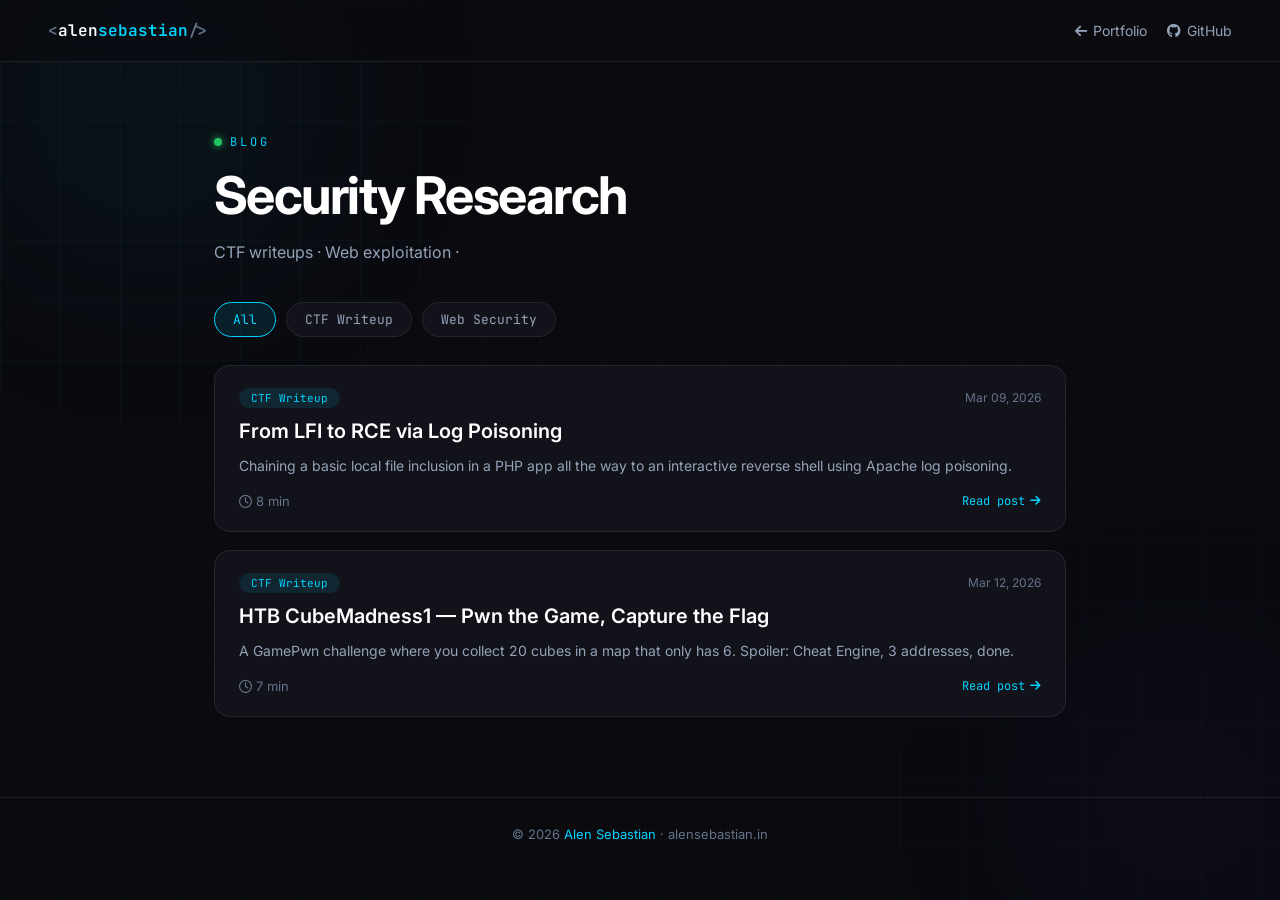
==== index.html @ a06b67fa "Update index.html" ====
<!DOCTYPE html>
<html lang="en">
<head>
  <meta charset="UTF-8" />
  <meta name="viewport" content="width=device-width, initial-scale=1.0" />
  <title>Blog | Alen Sebastian</title>
  <meta name="description" content="CTF writeups, web exploitation and security research by Alen Sebastian." />
  <link rel="icon" type="image/jpeg" href="/favicon.jpg" />
  <link rel="shortcut icon" type="image/jpeg" href="/favicon.jpg" />
  <link rel="apple-touch-icon" href="/favicon.jpg" />
  <link rel="preconnect" href="https://fonts.googleapis.com" />
  <link rel="preconnect" href="https://fonts.gstatic.com" crossorigin />
  <link href="https://fonts.googleapis.com/css2?family=JetBrains+Mono:wght@400;500;600&family=Inter:wght@400;500;600;700&display=swap" rel="stylesheet" />
  <link rel="stylesheet" href="https://cdnjs.cloudflare.com/ajax/libs/font-awesome/6.4.0/css/all.min.css" />
  <link rel="stylesheet" href="./style.css" />
</head>
<body>
  <div class="bg-grid"></div>
  <div class="bg-glow glow-1"></div>
  <div class="bg-glow glow-2"></div>

  <!-- NAV -->
  <nav class="navbar">
    <a href="https://alensebastian.in" class="nav-logo">
      <span class="nav-logo-bracket">&lt;</span>alen<span class="nav-logo-accent">sebastian</span><span class="nav-logo-bracket">/&gt;</span>
    </a>
    <div class="nav-links">
      <a href="https://alensebastian.in" class="nav-link"><i class="fas fa-arrow-left"></i> Portfolio</a>
      <a href="https://github.com/0xgh0stri13y" target="_blank" class="nav-link"><i class="fab fa-github"></i> GitHub</a>
    </div>
  </nav>

  <!-- HERO -->
  <section class="hero">
    <p class="hero-eyebrow"><span class="dot"></span> BLOG</p>
    <h1 class="hero-title">Security Research<br /></h1>
    <p class="hero-sub">CTF writeups · Web exploitation ·</p>
  </section>

  <!-- FILTERS -->
  <section class="filters-section">
    <div class="filters">
      <button class="filter-btn active" data-filter="all">All</button>
      <button class="filter-btn" data-filter="ctf">CTF Writeup</button>
      <button class="filter-btn" data-filter="web">Web Security</button>
    </div>
  </section>

  <!-- POSTS GRID -->
  <main class="posts-grid" id="posts">

    <article class="post-card" data-category="ctf">
      <a href="./posts/lfi-to-rce.html" class="post-card-link">
        <div class="post-card-top">
          <span class="post-tag ctf">CTF Writeup</span>
          <span class="post-date">Mar 09, 2026</span>
        </div>
        <h2 class="post-title">From LFI to RCE via Log Poisoning</h2>
        <p class="post-excerpt">Chaining a basic local file inclusion in a PHP app all the way to an interactive reverse shell using Apache log poisoning.</p>
        <div class="post-footer">
          <span class="read-time"><i class="far fa-clock"></i> 8 min</span>
          <span class="read-more">Read post <i class="fas fa-arrow-right"></i></span>
        </div>
      </a>
    </article>
        <article class="post-card" data-category="ctf">
  <a href="./posts/cubemadness1.html" class="post-card-link">
    <div class="post-card-top">
      <span class="post-tag ctf">CTF Writeup</span>
      <span class="post-date">Mar 12, 2026</span>
    </div>
    <h2 class="post-title">HTB CubeMadness1 — Pwn the Game, Capture the Flag</h2>
    <p class="post-excerpt">
      A GamePwn challenge where you collect 20 cubes in a map that only has 6.
      Spoiler: Cheat Engine, 3 addresses, done.
    </p>
    <div class="post-footer">
      <span class="read-time"><i class="far fa-clock"></i> 7 min</span>
      <span class="read-more">Read post <i class="fas fa-arrow-right"></i></span>
    </div>
  </a>
</article>
  </main>

  <!-- FOOTER -->
  <footer class="site-footer">
    <p>© 2026 <span class="footer-accent">Alen Sebastian</span> · <a href="https://alensebastian.in">alensebastian.in</a></p>
  </footer>

  <script>
    const btns = document.querySelectorAll('.filter-btn');
    const cards = document.querySelectorAll('.post-card');
    btns.forEach(btn => {
      btn.addEventListener('click', () => {
        btns.forEach(b => b.classList.remove('active'));
        btn.classList.add('active');
        const f = btn.dataset.filter;
        cards.forEach(c => {
          c.style.display = (f === 'all' || c.dataset.category === f) ? 'flex' : 'none';
        });
      });
    });
  </script>
</body>
</html>
---- style.css ----
:root {
  --bg-primary:    #0a0a0f;
  --bg-secondary:  #0f0f15;
  --bg-card:       #12121a;
  --bg-terminal:   #0c0c10;

  --accent-primary:   #00d4ff;
  --accent-secondary: #8b5cf6;
  --accent-success:   #22c55e;
  --accent-warning:   #f59e0b;
  --accent-error:     #ef4444;

  --text-primary:   #ffffff;
  --text-secondary: #94a3b8;
  --text-muted:     #64748b;

  --border-color: rgba(255, 255, 255, 0.08);
  --border-glow:  rgba(0, 212, 255, 0.3);
  --shadow-glow:  0 0 60px rgba(0, 212, 255, 0.12);

  --font-mono: 'JetBrains Mono', 'Fira Code', monospace;
  --font-sans: 'Inter', -apple-system, sans-serif;

  --radius-sm: 8px;
  --radius-md: 12px;
  --radius-lg: 16px;
  --radius-xl: 24px;
}

*, *::before, *::after { margin: 0; padding: 0; box-sizing: border-box; }

html, body {
  height: 100%;
  font-family: var(--font-sans);
  background: var(--bg-primary);
  color: var(--text-primary);
  overflow-x: hidden;
  -webkit-font-smoothing: antialiased;
}

/* ── Background ── */

.bg-grid {
  position: fixed; inset: 0;
  background-image:
    linear-gradient(rgba(0,212,255,.03) 1px, transparent 1px),
    linear-gradient(90deg, rgba(0,212,255,.03) 1px, transparent 1px);
  background-size: 60px 60px;
  pointer-events: none; z-index: 0;
}

.bg-glow {
  position: fixed; border-radius: 50%;
  filter: blur(120px); pointer-events: none; z-index: 0; opacity: 0.45;
}
.glow-1 {
  width: 500px; height: 500px;
  background: radial-gradient(circle, rgba(0,212,255,.22) 0%, transparent 70%);
  top: -150px; left: -100px;
  animation: floatGlow 15s ease-in-out infinite;
}
.glow-2 {
  width: 400px; height: 400px;
  background: radial-gradient(circle, rgba(139,92,246,.22) 0%, transparent 70%);
  bottom: -100px; right: -100px;
  animation: floatGlow 15s ease-in-out infinite reverse;
}
@keyframes floatGlow {
  0%, 100% { transform: translate(0,0); }
  50%       { transform: translate(30px,30px); }
}

/* ── Navbar ── */

.navbar {
  position: relative; z-index: 10;
  display: flex; align-items: center; justify-content: space-between;
  padding: 20px 48px;
  border-bottom: 1px solid var(--border-color);
  backdrop-filter: blur(12px);
  background: rgba(10,10,15,.6);
}

.nav-logo {
  font-family: var(--font-mono);
  font-size: 16px; font-weight: 600;
  text-decoration: none; color: var(--text-primary);
}
.nav-logo-bracket { color: var(--text-muted); }
.nav-logo-accent  { color: var(--accent-primary); }

.nav-links { display: flex; gap: 20px; }
.nav-link {
  font-size: 14px; color: var(--text-secondary);
  text-decoration: none;
  display: flex; align-items: center; gap: 6px;
  transition: color .2s;
}
.nav-link:hover { color: var(--accent-primary); }

/* ── Hero ── */

.hero {
  position: relative; z-index: 1;
  max-width: 900px;
  margin: 72px auto 0;
  padding: 0 24px;
}

.hero-eyebrow {
  display: flex; align-items: center; gap: 8px;
  font-family: var(--font-mono); font-size: 12px;
  color: var(--accent-primary); letter-spacing: 3px;
  margin-bottom: 16px;
}
.dot {
  width: 8px; height: 8px; border-radius: 50%;
  background: var(--accent-success);
  box-shadow: 0 0 8px var(--accent-success);
  animation: pulse 2s ease-in-out infinite;
}
@keyframes pulse {
  0%, 100% { opacity: 1; }
  50%       { opacity: .4; }
}

.hero-title {
  font-size: clamp(32px, 5vw, 52px);
  font-weight: 700;
  line-height: 1.15;
  letter-spacing: -0.03em;
  margin-bottom: 16px;
}
.hero-accent { color: var(--accent-primary); }

.hero-sub {
  font-size: 16px;
  color: var(--text-secondary);
  margin-bottom: 0;
}

/* ── Filters ── */

.filters-section {
  position: relative; z-index: 1;
  max-width: 900px; margin: 40px auto 0; padding: 0 24px;
}

.filters { display: flex; flex-wrap: wrap; gap: 10px; }

.filter-btn {
  padding: 8px 18px;
  background: var(--bg-card);
  border: 1px solid var(--border-color);
  border-radius: 999px;
  font-family: var(--font-mono); font-size: 13px;
  color: var(--text-secondary);
  cursor: pointer; transition: all .2s;
}
.filter-btn:hover,
.filter-btn.active {
  background: rgba(0,212,255,.1);
  border-color: var(--accent-primary);
  color: var(--accent-primary);
}

/* ── Posts Grid ── */

.posts-grid {
  position: relative; z-index: 1;
  max-width: 900px; margin: 28px auto 0; padding: 0 24px 80px;
  display: flex; flex-direction: column; gap: 18px;
}

.post-card {
  display: flex; flex-direction: column;
  background: var(--bg-card);
  border: 1px solid var(--border-color);
  border-radius: var(--radius-lg);
  transition: all .25s ease;
}
.post-card:hover {
  border-color: var(--accent-primary);
  box-shadow: var(--shadow-glow);
  transform: translateY(-3px);
}

.post-card-link {
  display: flex; flex-direction: column;
  text-decoration: none; color: inherit;
  padding: 22px 24px; gap: 10px;
}

.post-card-top {
  display: flex; align-items: center; gap: 10px;
}

.post-tag {
  font-family: var(--font-mono); font-size: 11px;
  padding: 3px 12px; border-radius: 999px;
}
.post-tag.ctf      { background: rgba(0,212,255,.1);   color: var(--accent-primary); }
.post-tag.web      { background: rgba(139,92,246,.12); color: var(--accent-secondary); }
.post-tag.hardware { background: rgba(34,197,94,.1);   color: var(--accent-success); }
.post-tag.tools    { background: rgba(245,158,11,.1);  color: var(--accent-warning); }

.post-date { font-size: 12px; color: var(--text-muted); margin-left: auto; }

.post-title {
  font-size: 20px; font-weight: 600;
  color: var(--text-primary); line-height: 1.3;
}

.post-excerpt {
  font-size: 14px; color: var(--text-secondary);
  line-height: 1.65;
}

.post-footer {
  display: flex; align-items: center; justify-content: space-between;
  padding-top: 6px;
  font-size: 13px; color: var(--text-muted);
}

.read-more {
  color: var(--accent-primary);
  font-family: var(--font-mono); font-size: 12px;
  display: flex; align-items: center; gap: 5px;
  transition: gap .2s;
}
.post-card:hover .read-more { gap: 9px; }

/* ── Post Article Page ── */

.post-page {
  position: relative; z-index: 1;
  max-width: 760px; margin: 48px auto 0; padding: 0 24px 80px;
}

.post-article {
  display: flex; flex-direction: column; gap: 0;
}

.post-article-meta {
  display: flex; flex-wrap: wrap; align-items: center; gap: 12px;
  font-size: 13px; color: var(--text-muted);
  margin-bottom: 20px;
}

.back-link {
  color: var(--accent-primary); text-decoration: none;
  display: flex; align-items: center; gap: 6px;
  font-size: 13px; margin-right: auto;
  transition: gap .15s;
}
.back-link:hover { gap: 10px; }

.post-article-title {
  font-size: clamp(24px, 4vw, 36px);
  font-weight: 700; letter-spacing: -0.025em;
  line-height: 1.2; margin-bottom: 12px;
}

.post-article-subtitle {
  font-size: 16px; color: var(--text-secondary);
  line-height: 1.6; margin-bottom: 36px;
  padding-bottom: 32px;
  border-bottom: 1px solid var(--border-color);
}

/* ── Article Body ── */

.post-article-body {
  font-size: 16px; color: var(--text-secondary);
  line-height: 1.75;
  display: flex; flex-direction: column; gap: 14px;
}

.post-article-body h2 {
  font-size: 20px; font-weight: 600;
  color: var(--text-primary);
  margin-top: 10px;
}

.post-article-body p { margin: 0; }

.post-article-body code {
  font-family: var(--font-mono); font-size: 13px;
  background: rgba(0,212,255,.06);
  color: var(--accent-primary);
  padding: 2px 6px; border-radius: 4px;
}

.post-article-body pre {
  background: var(--bg-terminal);
  border: 1px solid var(--border-color);
  border-left: 3px solid var(--accent-primary);
  border-radius: var(--radius-md);
  padding: 14px 16px;
  overflow-x: auto;
  font-family: var(--font-mono); font-size: 13px;
  color: var(--text-secondary);
  line-height: 1.6;
}

.post-article-body pre code {
  background: none; color: inherit; padding: 0;
}

.post-divider {
  border: none;
  border-top: 1px solid var(--border-color);
  margin: 6px 0;
}

.post-article-footer { font-size: 14px; color: var(--text-muted); }

.inline-link {
  color: var(--accent-primary);
  text-decoration: none;
  border-bottom: 1px dashed var(--accent-primary);
  transition: color .15s;
}
.inline-link:hover { color: var(--accent-secondary); border-color: var(--accent-secondary); }

/* ── Footer ── */

.site-footer {
  position: relative; z-index: 1;
  text-align: center;
  padding: 28px 24px;
  border-top: 1px solid var(--border-color);
  font-size: 13px; color: var(--text-muted);
}
.site-footer a { color: var(--text-muted); text-decoration: none; }
.site-footer a:hover { color: var(--accent-primary); }
.footer-accent { color: var(--accent-primary); }

/* ── Responsive ── */

@media (max-width: 600px) {
  .navbar { padding: 16px 20px; }
  .hero   { margin-top: 40px; }
  .hero-title { font-size: 28px; }
  .posts-grid, .post-page, .filters-section { padding-left: 16px; padding-right: 16px; }
  .post-card-link { padding: 16px 18px; }
}
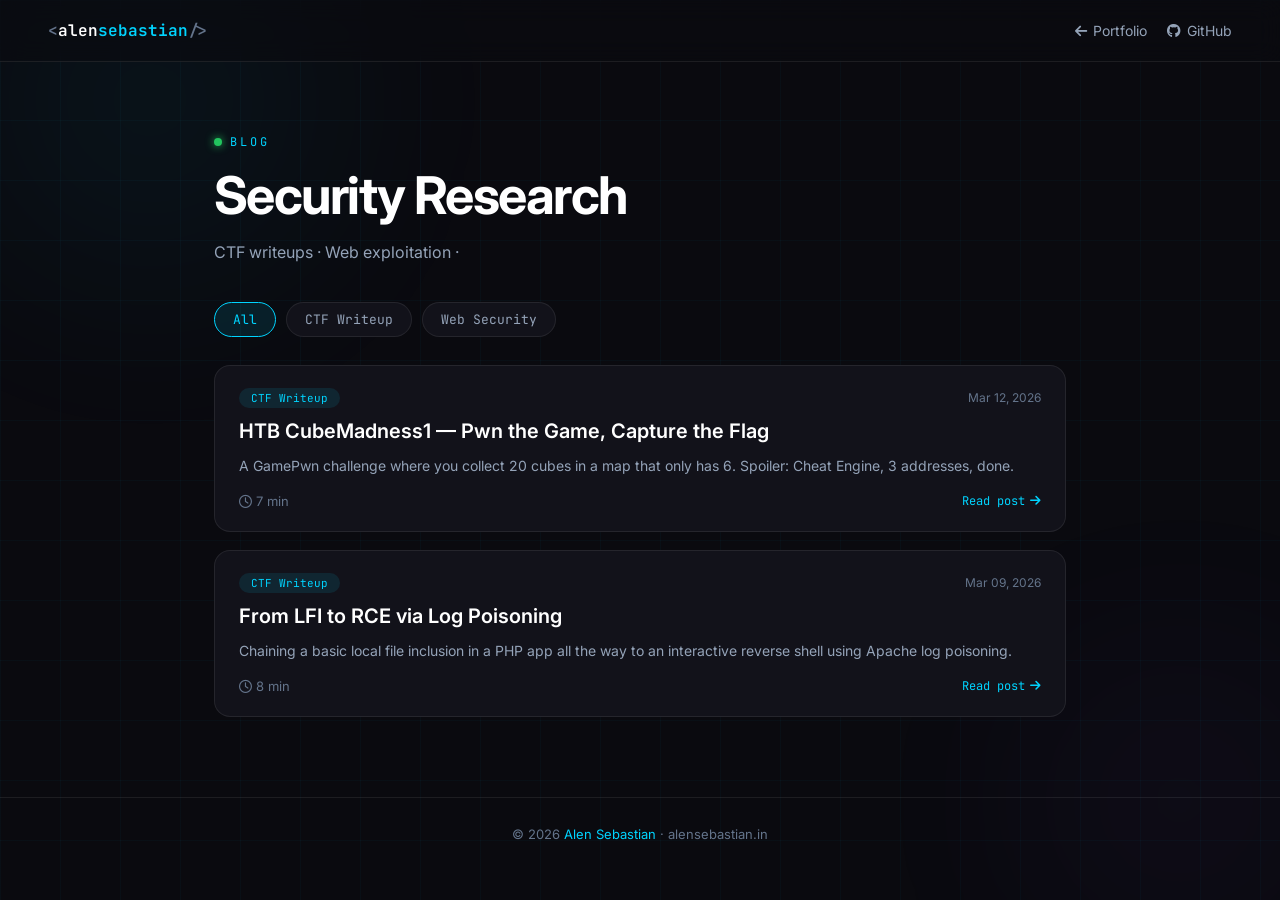
==== commit 4fab880e: "Restore LFI to RCE post card in index.html" ====
--- a/index.html
+++ b/index.html
@@ -5,9 +5,9 @@
   <meta name="viewport" content="width=device-width, initial-scale=1.0" />
   <title>Blog | Alen Sebastian</title>
   <meta name="description" content="CTF writeups, web exploitation and security research by Alen Sebastian." />
-  <link rel="icon" type="image/jpeg" href="/favicon.jpg" />
-  <link rel="shortcut icon" type="image/jpeg" href="/favicon.jpg" />
-  <link rel="apple-touch-icon" href="/favicon.jpg" />
+  <link rel="icon" type="image/jpeg" href="/favicon.png" />
+  <link rel="shortcut icon" type="image/jpeg" href="/favicon.png" />
+  <link rel="apple-touch-icon" href="/favicon.png" />
   <link rel="preconnect" href="https://fonts.googleapis.com" />
   <link rel="preconnect" href="https://fonts.gstatic.com" crossorigin />
   <link href="https://fonts.googleapis.com/css2?family=JetBrains+Mono:wght@400;500;600&family=Inter:wght@400;500;600;700&display=swap" rel="stylesheet" />
@@ -48,23 +48,8 @@
 
   <!-- POSTS GRID -->
   <main class="posts-grid" id="posts">
-
-    <article class="post-card" data-category="ctf">
-      <a href="./posts/lfi-to-rce.html" class="post-card-link">
-        <div class="post-card-top">
-          <span class="post-tag ctf">CTF Writeup</span>
-          <span class="post-date">Mar 09, 2026</span>
-        </div>
-        <h2 class="post-title">From LFI to RCE via Log Poisoning</h2>
-        <p class="post-excerpt">Chaining a basic local file inclusion in a PHP app all the way to an interactive reverse shell using Apache log poisoning.</p>
-        <div class="post-footer">
-          <span class="read-time"><i class="far fa-clock"></i> 8 min</span>
-          <span class="read-more">Read post <i class="fas fa-arrow-right"></i></span>
-        </div>
-      </a>
-    </article>
-        <article class="post-card" data-category="ctf">
-  <a href="./posts/cubemadness1.html" class="post-card-link">
+ <article class="post-card" data-category="ctf">
+  <a href="./posts/cubemadness1" class="post-card-link">
     <div class="post-card-top">
       <span class="post-tag ctf">CTF Writeup</span>
       <span class="post-date">Mar 12, 2026</span>
@@ -80,6 +65,20 @@
     </div>
   </a>
 </article>
+    <article class="post-card" data-category="ctf">
+      <a href="./posts/lfi-to-rce" class="post-card-link">
+        <div class="post-card-top">
+          <span class="post-tag ctf">CTF Writeup</span>
+          <span class="post-date">Mar 09, 2026</span>
+        </div>
+        <h2 class="post-title">From LFI to RCE via Log Poisoning</h2>
+        <p class="post-excerpt">Chaining a basic local file inclusion in a PHP app all the way to an interactive reverse shell using Apache log poisoning.</p>
+        <div class="post-footer">
+          <span class="read-time"><i class="far fa-clock"></i> 8 min</span>
+          <span class="read-more">Read post <i class="fas fa-arrow-right"></i></span>
+        </div>
+      </a>
+    </article>
   </main>
 
   <!-- FOOTER -->
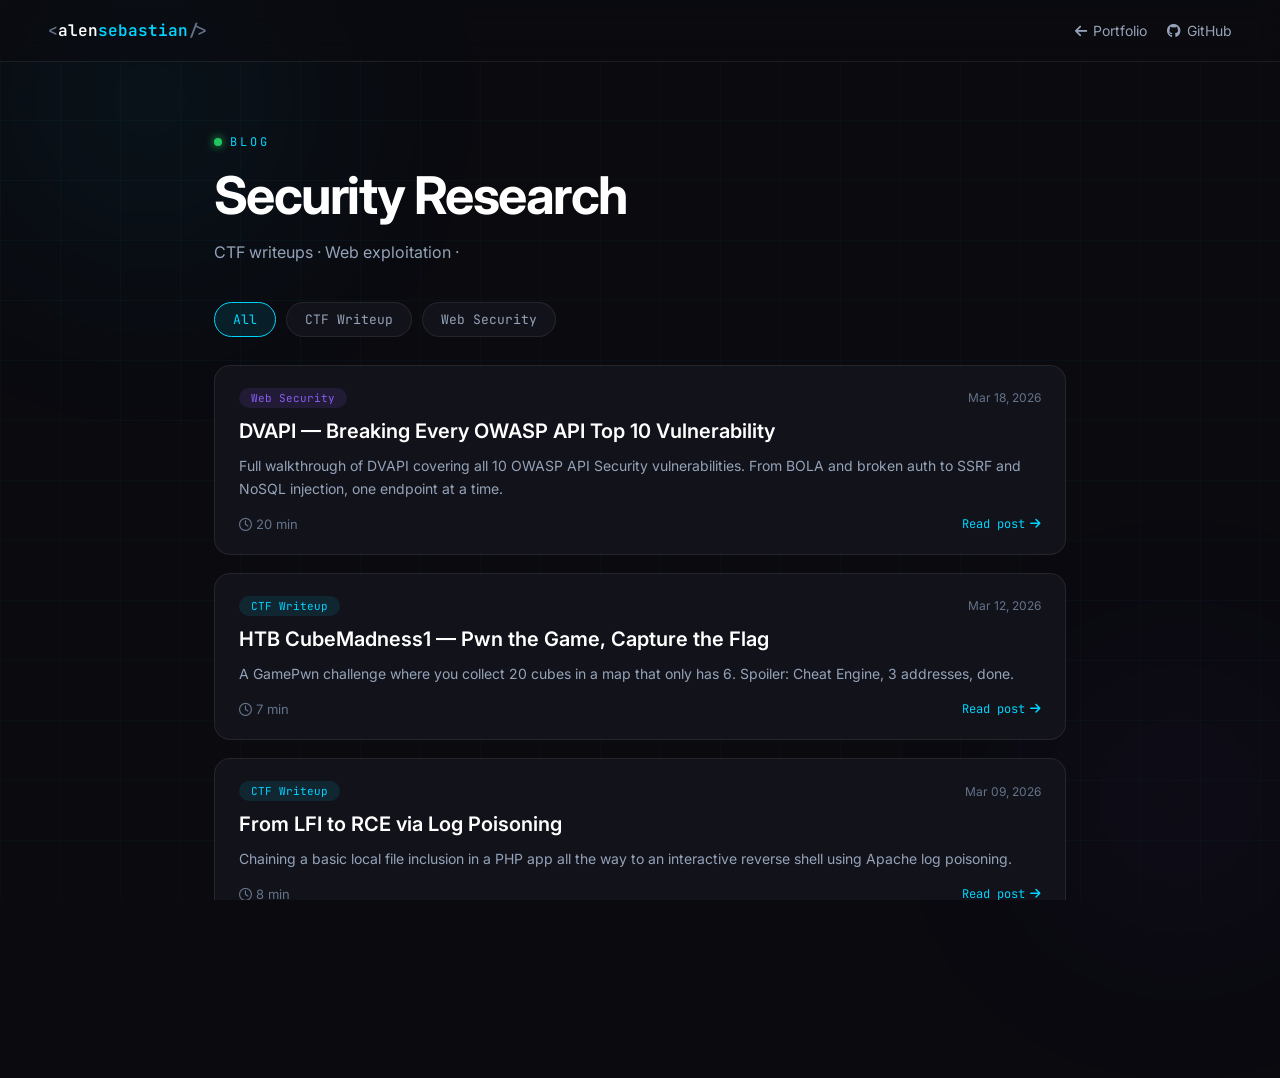
==== commit e465cf02: "Change favicon links to PNG format Updated favicon links to use PNG format." ====
--- a/index.html
+++ b/index.html
@@ -5,8 +5,8 @@
   <meta name="viewport" content="width=device-width, initial-scale=1.0" />
   <title>Blog | Alen Sebastian</title>
   <meta name="description" content="CTF writeups, web exploitation and security research by Alen Sebastian." />
-  <link rel="icon" type="image/jpeg" href="/favicon.png" />
-  <link rel="shortcut icon" type="image/jpeg" href="/favicon.png" />
+  <link rel="icon" type="image/png" href="/favicon.png" />
+  <link rel="shortcut icon" type="image/png" href="/favicon.png" />
   <link rel="apple-touch-icon" href="/favicon.png" />
   <link rel="preconnect" href="https://fonts.googleapis.com" />
   <link rel="preconnect" href="https://fonts.gstatic.com" crossorigin />
@@ -48,23 +48,46 @@
 
   <!-- POSTS GRID -->
   <main class="posts-grid" id="posts">
- <article class="post-card" data-category="ctf">
-  <a href="./posts/cubemadness1" class="post-card-link">
-    <div class="post-card-top">
-      <span class="post-tag ctf">CTF Writeup</span>
-      <span class="post-date">Mar 12, 2026</span>
-    </div>
-    <h2 class="post-title">HTB CubeMadness1 — Pwn the Game, Capture the Flag</h2>
-    <p class="post-excerpt">
-      A GamePwn challenge where you collect 20 cubes in a map that only has 6.
-      Spoiler: Cheat Engine, 3 addresses, done.
-    </p>
-    <div class="post-footer">
-      <span class="read-time"><i class="far fa-clock"></i> 7 min</span>
-      <span class="read-more">Read post <i class="fas fa-arrow-right"></i></span>
-    </div>
-  </a>
-</article>
+
+    <!-- DVAPI -->
+    <article class="post-card" data-category="web">
+      <a href="./posts/dvapi" class="post-card-link">
+        <div class="post-card-top">
+          <span class="post-tag web">Web Security</span>
+          <span class="post-date">Mar 18, 2026</span>
+        </div>
+        <h2 class="post-title">DVAPI — Breaking Every OWASP API Top 10 Vulnerability</h2>
+        <p class="post-excerpt">
+          Full walkthrough of DVAPI covering all 10 OWASP API Security vulnerabilities.
+          From BOLA and broken auth to SSRF and NoSQL injection, one endpoint at a time.
+        </p>
+        <div class="post-footer">
+          <span class="read-time"><i class="far fa-clock"></i> 20 min</span>
+          <span class="read-more">Read post <i class="fas fa-arrow-right"></i></span>
+        </div>
+      </a>
+    </article>
+
+    <!-- CubeMadness1 -->
+    <article class="post-card" data-category="ctf">
+      <a href="./posts/cubemadness1" class="post-card-link">
+        <div class="post-card-top">
+          <span class="post-tag ctf">CTF Writeup</span>
+          <span class="post-date">Mar 12, 2026</span>
+        </div>
+        <h2 class="post-title">HTB CubeMadness1 — Pwn the Game, Capture the Flag</h2>
+        <p class="post-excerpt">
+          A GamePwn challenge where you collect 20 cubes in a map that only has 6.
+          Spoiler: Cheat Engine, 3 addresses, done.
+        </p>
+        <div class="post-footer">
+          <span class="read-time"><i class="far fa-clock"></i> 7 min</span>
+          <span class="read-more">Read post <i class="fas fa-arrow-right"></i></span>
+        </div>
+      </a>
+    </article>
+
+    <!-- LFI to RCE -->
     <article class="post-card" data-category="ctf">
       <a href="./posts/lfi-to-rce" class="post-card-link">
         <div class="post-card-top">
@@ -79,6 +102,7 @@
         </div>
       </a>
     </article>
+
   </main>
 
   <!-- FOOTER -->
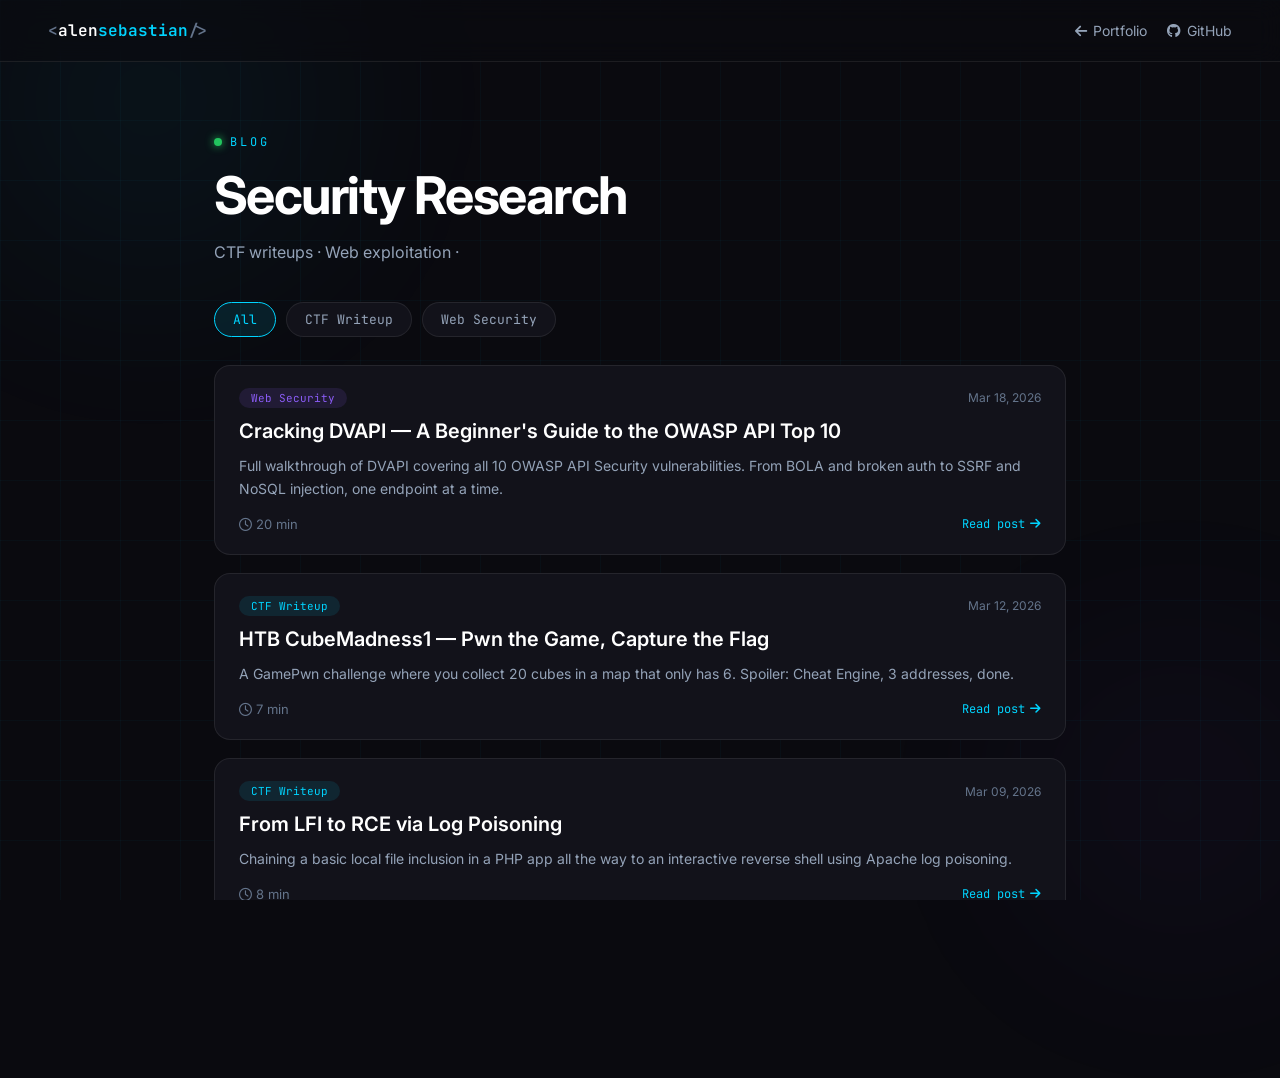
==== commit 05bfc310: "Update post title for DVAPI article" ====
--- a/index.html
+++ b/index.html
@@ -56,7 +56,7 @@
           <span class="post-tag web">Web Security</span>
           <span class="post-date">Mar 18, 2026</span>
         </div>
-        <h2 class="post-title">DVAPI — Breaking Every OWASP API Top 10 Vulnerability</h2>
+        <h2 class="post-title">Cracking DVAPI — A Beginner's Guide to the OWASP API Top 10</h2>
         <p class="post-excerpt">
           Full walkthrough of DVAPI covering all 10 OWASP API Security vulnerabilities.
           From BOLA and broken auth to SSRF and NoSQL injection, one endpoint at a time.
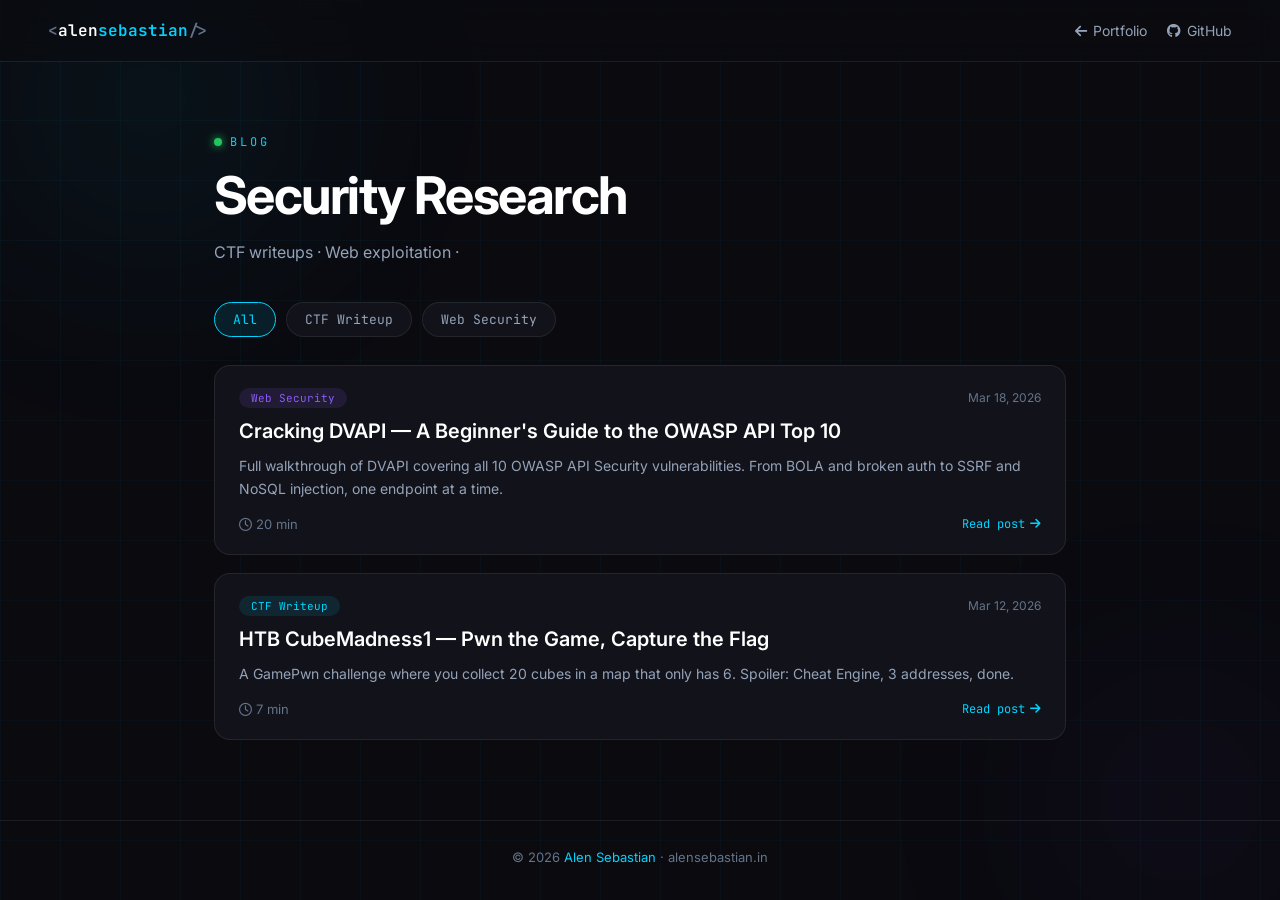
==== commit 43765a8e: "Remove LFI to RCE article from index.html" ====
--- a/index.html
+++ b/index.html
@@ -13,6 +13,7 @@
   <link href="https://fonts.googleapis.com/css2?family=JetBrains+Mono:wght@400;500;600&family=Inter:wght@400;500;600;700&display=swap" rel="stylesheet" />
   <link rel="stylesheet" href="https://cdnjs.cloudflare.com/ajax/libs/font-awesome/6.4.0/css/all.min.css" />
   <link rel="stylesheet" href="./style.css" />
+  <link rel="sitemap" type="application/xml" href="/sitemap.xml" />
 </head>
 <body>
   <div class="bg-grid"></div>
@@ -87,22 +88,6 @@
       </a>
     </article>
 
-    <!-- LFI to RCE -->
-    <article class="post-card" data-category="ctf">
-      <a href="./posts/lfi-to-rce" class="post-card-link">
-        <div class="post-card-top">
-          <span class="post-tag ctf">CTF Writeup</span>
-          <span class="post-date">Mar 09, 2026</span>
-        </div>
-        <h2 class="post-title">From LFI to RCE via Log Poisoning</h2>
-        <p class="post-excerpt">Chaining a basic local file inclusion in a PHP app all the way to an interactive reverse shell using Apache log poisoning.</p>
-        <div class="post-footer">
-          <span class="read-time"><i class="far fa-clock"></i> 8 min</span>
-          <span class="read-more">Read post <i class="fas fa-arrow-right"></i></span>
-        </div>
-      </a>
-    </article>
-
   </main>
 
   <!-- FOOTER -->
